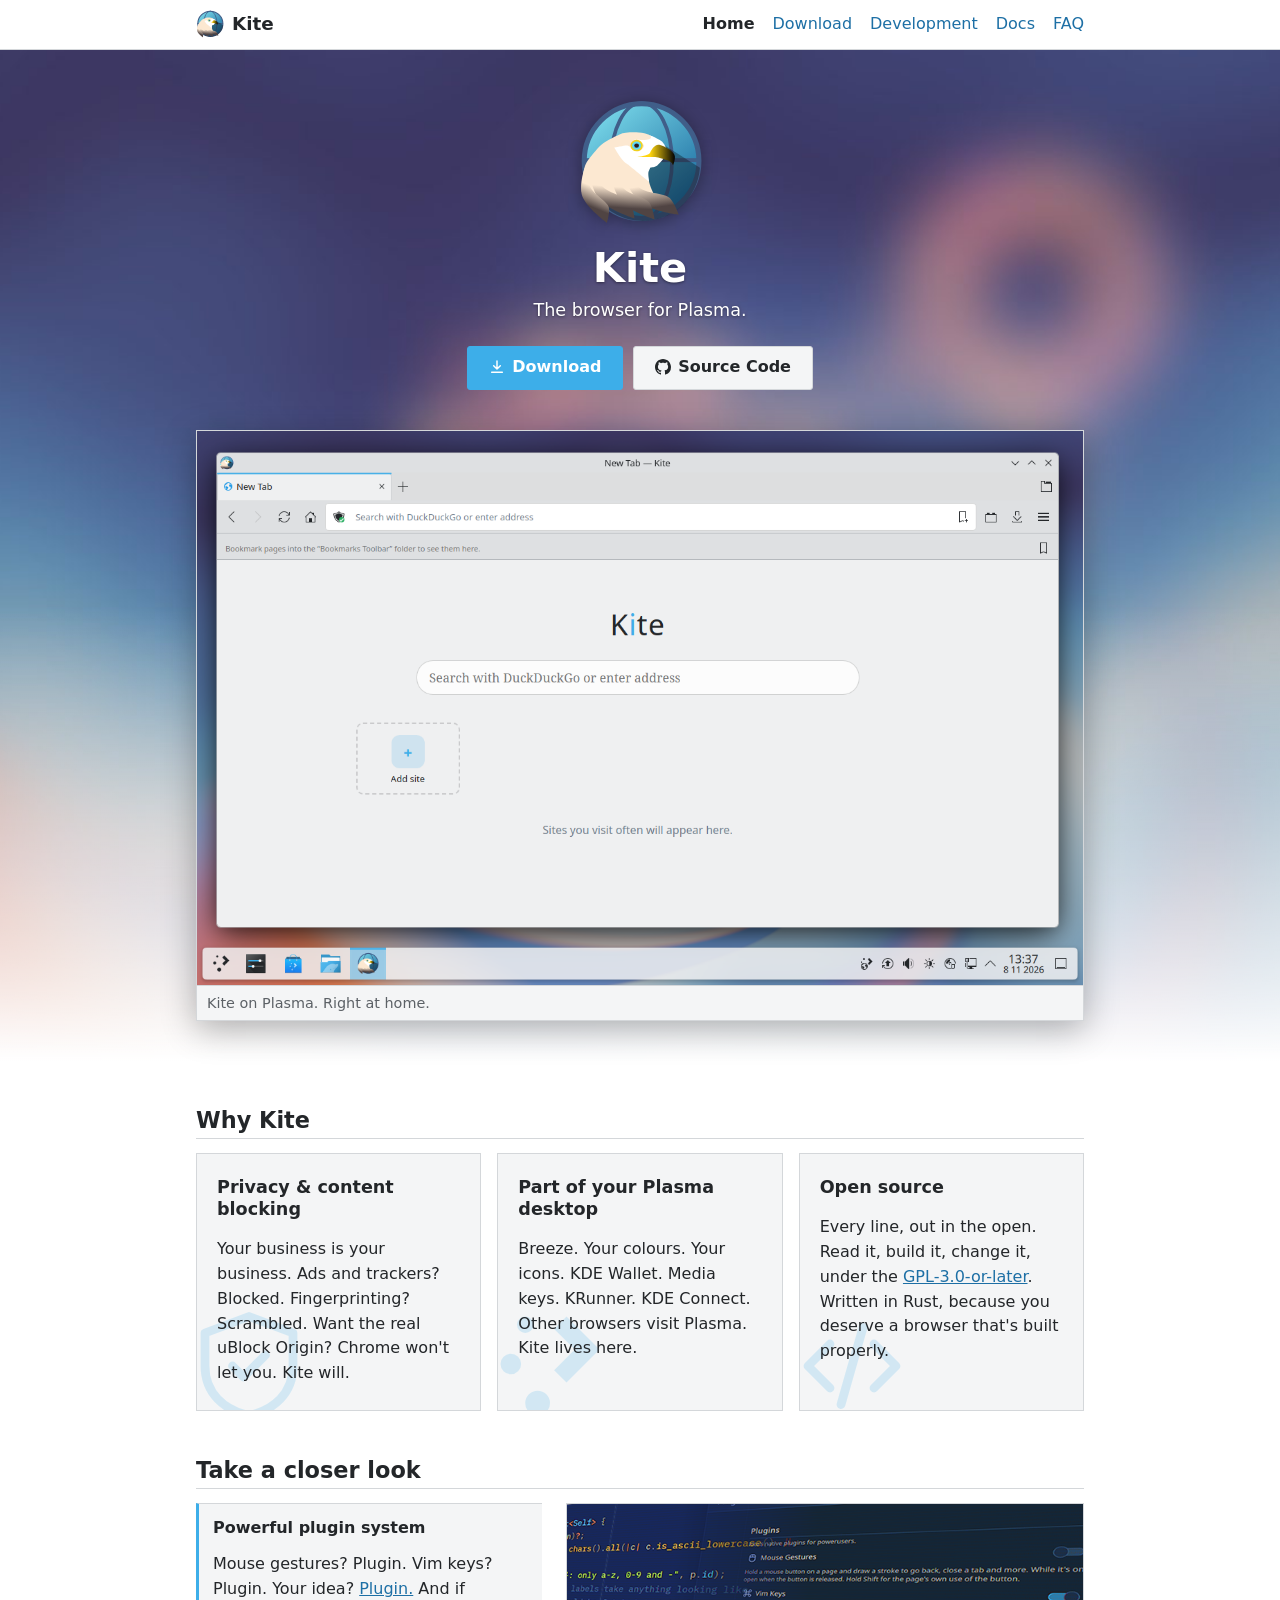
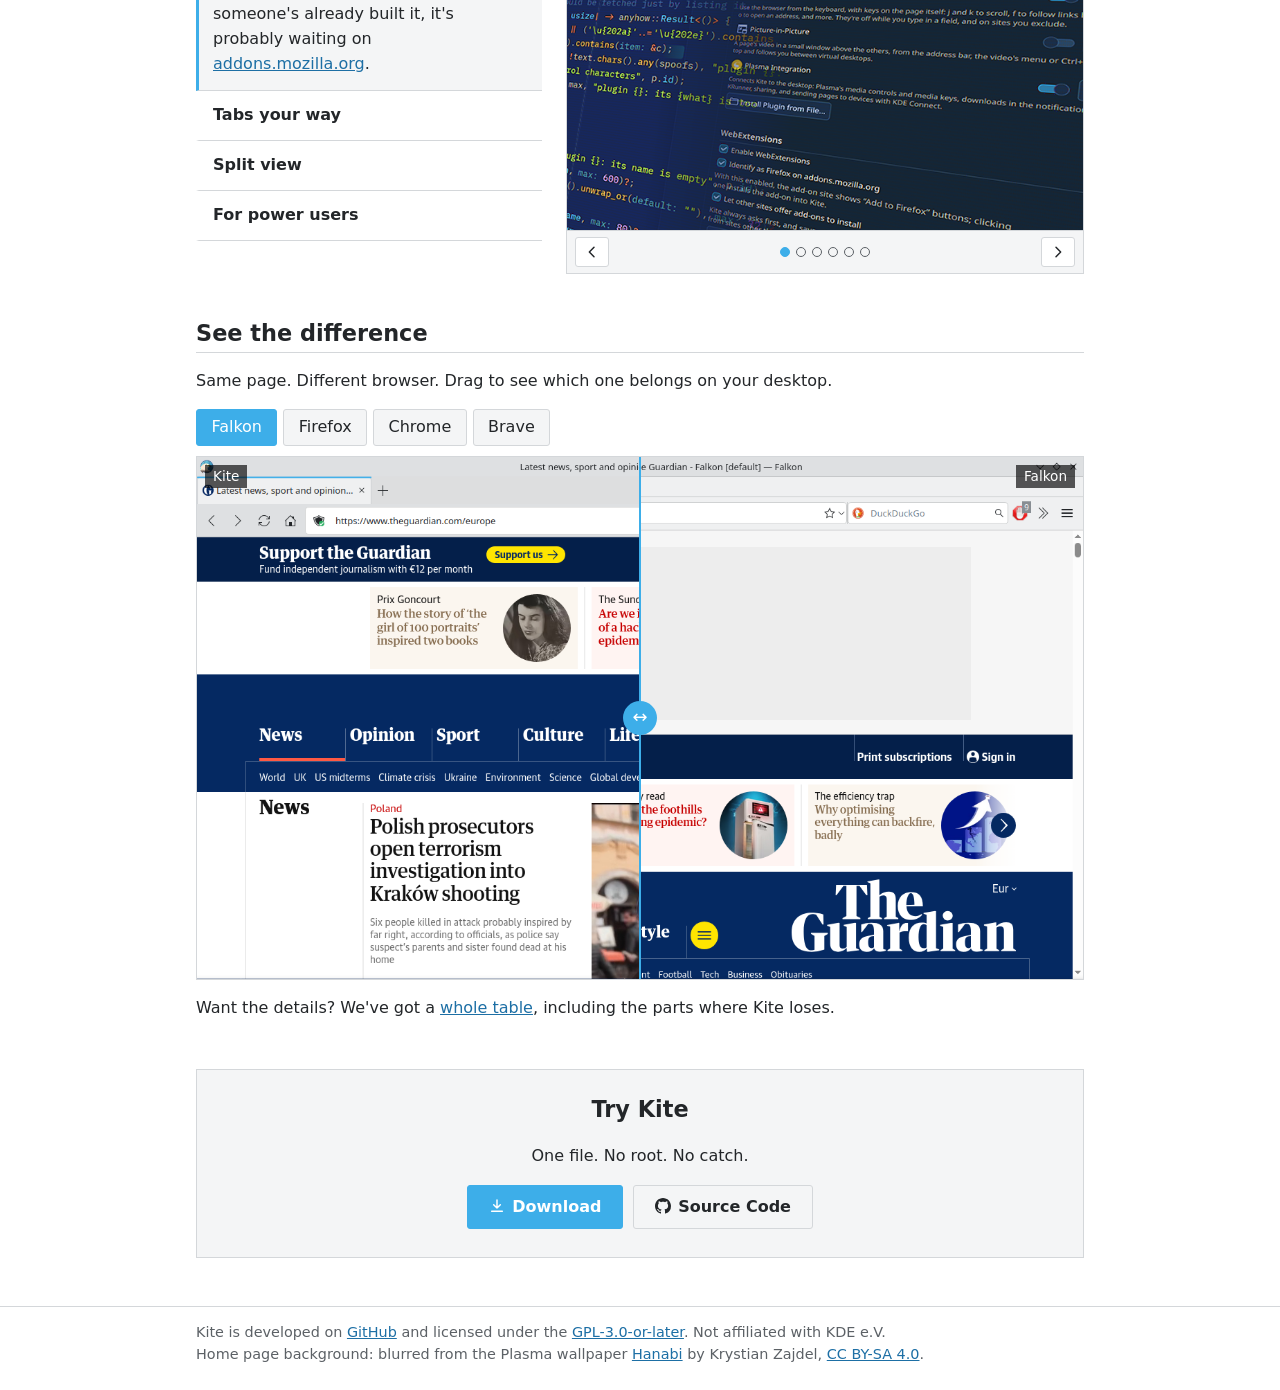
==== index.html @ a508acda "Kite website, for Kite 0.8.1 Download links point at the v0.8.1 release, and every page now says Kit" ====
<!doctype html>
<html lang="en">
<head>
<meta charset="utf-8">
<meta name="viewport" content="width=device-width, initial-scale=1">
<title>Kite – The browser for Plasma</title>
<meta name="description" content="Kite is a web browser for KDE Plasma, written in Rust, with Firefox add-ons, tree-style tabs, split view and built-in content blocking.">
<link rel="icon" href="images/kite.svg" type="image/svg+xml">
<link rel="stylesheet" href="assets/style.css">
</head>
<body>

<header class="site-header">
  <div class="wrap">
    <a class="brand" href="./"><img src="images/kite.svg" alt="">Kite</a>
    <nav class="site-nav" aria-label="Main">
      <ul>
        <li><a href="./" aria-current="page">Home</a></li>
        <li><a href="download.html">Download</a></li>
        <li><a href="development.html">Development</a></li>
        <li><a href="docs.html">Docs</a></li>
        <li><a href="faq.html">FAQ</a></li>
      </ul>
    </nav>
  </div>
</header>

<main>

<div class="hero-bg">
<div class="wrap">

  <section class="hero">
    <img class="logo" src="images/kite.svg" alt="Kite logo">
    <h1>Kite</h1>
    <p class="tagline">The browser for Plasma.</p>
    <div class="buttons">
      <a class="button primary" href="download.html"><svg class="icon" viewBox="0 0 24 24" aria-hidden="true" fill="none" stroke="currentColor" stroke-width="2.2" stroke-linecap="round" stroke-linejoin="round"><path d="M12 3v12M7 10l5 5 5-5M4 20h16"/></svg>Download</a>
      <a class="button" href="https://github.com/n4n0GH/Kite"><svg class="icon" viewBox="0 0 16 16" aria-hidden="true" fill="currentColor"><path d="M8 0C3.58 0 0 3.58 0 8c0 3.54 2.29 6.53 5.47 7.59.4.07.55-.17.55-.38 0-.19-.01-.82-.01-1.49-2.01.37-2.53-.49-2.69-.94-.09-.23-.48-.94-.82-1.13-.28-.15-.68-.52-.01-.53.63-.01 1.08.58 1.23.82.72 1.21 1.87.87 2.33.66.07-.52.28-.87.51-1.07-1.78-.2-3.64-.89-3.64-3.95 0-.87.31-1.59.82-2.15-.08-.2-.36-1.02.08-2.12 0 0 .67-.21 2.2.82.64-.18 1.32-.27 2-.27.68 0 1.36.09 2 .27 1.53-1.04 2.2-.82 2.2-.82.44 1.1.16 1.92.08 2.12.51.56.82 1.27.82 2.15 0 3.07-1.87 3.75-3.65 3.95.29.25.54.73.54 1.48 0 1.07-.01 1.93-.01 2.2 0 .21.15.46.55.38A8.01 8.01 0 0 0 16 8c0-4.42-3.58-8-8-8z"/></svg>Source Code</a>
    </div>
  </section>

  <figure class="shot">
    <img src="images/screenshots/startpage.png" alt="Kite showing its empty start page"
         onerror="this.outerHTML='<div class=&quot;missing-image&quot;>Screenshot missing: images/screenshots/startpage.png</div>'">
    <figcaption>Kite on Plasma. Right at home.</figcaption>
  </figure>

</div>
</div>

<div class="wrap">

  <h2>Why Kite</h2>
  <div class="pillars">
    <div class="pillar">
      <svg class="pillar-icon" viewBox="0 0 24 24" aria-hidden="true" fill="none" stroke="currentColor" stroke-width="1.6" stroke-linecap="round" stroke-linejoin="round"><path d="M12 3l8 3v6c0 5-3.5 8-8 9-4.5-1-8-4-8-9V6l8-3zM9 12l2 2 4-4"/></svg>
      <h3>Privacy &amp; content blocking</h3>
      <p>Your business is your business. Ads and trackers? Blocked. Fingerprinting? Scrambled. Want the real uBlock Origin? Chrome won't let you. Kite will.</p>
    </div>
    <div class="pillar">
      <svg class="pillar-icon" viewBox="0 0 16 16" aria-hidden="true" fill="currentColor"><path d="M5 2a1 1 0 1 0 0 2 1 1 0 0 0 0-2zM10 2L8.5 3.5 11 6 8.5 8.5 10 10l4-4-4-4zM3.25 6.5a1.25 1.25 0 1 0 0 2.5 1.25 1.25 0 0 0 0-2.5zM6.5 11a1.5 1.5 0 1 0 0 3 1.5 1.5 0 0 0 0-3z"/></svg>
      <h3>Part of your Plasma desktop</h3>
      <p>Breeze. Your colours. Your icons. KDE Wallet. Media keys. KRunner. KDE Connect. Other browsers visit Plasma. Kite lives here.</p>
    </div>
    <div class="pillar">
      <svg class="pillar-icon" viewBox="0 0 24 24" aria-hidden="true" fill="none" stroke="currentColor" stroke-width="1.6" stroke-linecap="round" stroke-linejoin="round"><path d="M8 8l-4 4 4 4M16 8l4 4-4 4M14 5l-4 14"/></svg>
      <h3>Open source</h3>
      <p>Every line, out in the open. Read it, build it, change it, under the <a href="https://github.com/n4n0GH/Kite/blob/master/LICENSE">GPL-3.0-or-later</a>. Written in Rust, because you deserve a browser that's built properly.</p>
    </div>
  </div>

  <h2>Take a closer look</h2>
  <!--
    Each slide belongs to the feature named in its data-for. A feature can have any
    number of slides: add another <figure class="explorer-slide" data-for="tabs"> right
    after its first one. Screenshots go in images/features/.
  -->
  <div class="explorer">
    <div class="explorer-list">
      <details name="explorer" data-key="plugins" open>
        <summary>Powerful plugin system</summary>
        <p>Mouse gestures? Plugin. Vim keys? Plugin. Your idea? <a href="docs.html?doc=plugins">Plugin.</a> And if someone's already built it, it's probably waiting on <a href="https://addons.mozilla.org">addons.mozilla.org</a>.</p>
      </details>
      <details name="explorer" data-key="tabs">
        <summary>Tabs your way</summary>
        <p>Top. Bottom. Left. Right. Trees. Groups. Containers. Named sessions. Put your tabs wherever you want them. No add-ons, no CSS hacks, no permission slip.</p>
      </details>
      <details name="explorer" data-key="splitview">
        <summary>Split view</summary>
        <p>Two pages. One window. Each side gets its own tabs, because that's how it should have worked all along.</p>
      </details>
      <details name="explorer" data-key="power">
        <summary>For power users</summary>
        <p>Every action, one shortcut away. Every setting, one search away. Rebind any key, browse with Vim keys, give any site its own CSS, scripts or dark mode. Kite assumes you know what you're doing.</p>
      </details>
    </div>
    <div class="explorer-carousel" aria-roledescription="carousel" aria-label="Screenshots">
      <div class="explorer-viewport">
        <div class="explorer-track">
        <figure class="explorer-slide" data-for="plugins">
          <a href="images/features/plugins.png"><img src="images/features/plugins.png" alt="Screenshot: Powerful plugin system" loading="lazy"
             onerror="this.parentNode.outerHTML='<div class=&quot;missing-image&quot;>Screenshot missing: images/features/plugins.png</div>'"></a>
        </figure>
        <figure class="explorer-slide" data-for="tabs">
          <a href="images/features/tabs.png"><img src="images/features/tabs.png" alt="Screenshot: Tabs your way" loading="lazy"
             onerror="this.parentNode.outerHTML='<div class=&quot;missing-image&quot;>Screenshot missing: images/features/tabs.png</div>'"></a>
        </figure>
        <figure class="explorer-slide" data-for="tabs">
          <a href="images/features/tabs-2.png"><img src="images/features/tabs-2.png" alt="Screenshot: Tabs your way" loading="lazy"
             onerror="this.parentNode.outerHTML='<div class=&quot;missing-image&quot;>Screenshot missing: images/features/tabs-2.png</div>'"></a>
        </figure>
        <figure class="explorer-slide" data-for="tabs">
          <a href="images/features/tabs-3.png"><img src="images/features/tabs-3.png" alt="Screenshot: Tabs your way" loading="lazy"
             onerror="this.parentNode.outerHTML='<div class=&quot;missing-image&quot;>Screenshot missing: images/features/tabs-3.png</div>'"></a>
        </figure>
        <figure class="explorer-slide" data-for="splitview">
          <a href="images/features/splitview.png"><img src="images/features/splitview.png" alt="Screenshot: Split view" loading="lazy"
             onerror="this.parentNode.outerHTML='<div class=&quot;missing-image&quot;>Screenshot missing: images/features/splitview.png</div>'"></a>
        </figure>
        <figure class="explorer-slide" data-for="power">
          <a href="images/features/power.png"><img src="images/features/power.png" alt="Screenshot: For power users" loading="lazy"
             onerror="this.parentNode.outerHTML='<div class=&quot;missing-image&quot;>Screenshot missing: images/features/power.png</div>'"></a>
        </figure>
        </div>
      </div>
      <div class="explorer-controls">
        <button type="button" class="explorer-prev" aria-label="Previous screenshot"><svg viewBox="0 0 24 24" aria-hidden="true" fill="none" stroke="currentColor" stroke-width="2.2" stroke-linecap="round" stroke-linejoin="round"><path d="M15 5l-7 7 7 7"/></svg></button>
        <div class="explorer-dots"></div>
        <button type="button" class="explorer-next" aria-label="Next screenshot"><svg viewBox="0 0 24 24" aria-hidden="true" fill="none" stroke="currentColor" stroke-width="2.2" stroke-linecap="round" stroke-linejoin="round"><path d="M9 5l7 7-7 7"/></svg></button>
      </div>
    </div>
  </div>

  <h2>See the difference</h2>
  <p>Same page. Different browser. Drag to see which one belongs on your desktop.</p>
  <div class="compare-tabs" role="group" aria-label="Browser to compare with">
    <!-- Add a browser: one more button. Screenshots must share the same dimensions. -->
    <button type="button" data-name="Falkon" data-src="images/compare/falkon.png">Falkon</button>
    <button type="button" data-name="Firefox" data-src="images/compare/firefox.png">Firefox</button>
    <button type="button" data-name="Chrome" data-src="images/compare/chrome.png">Chrome</button>
    <button type="button" data-name="Brave" data-src="images/compare/brave.png">Brave</button>
  </div>
  <div class="compare" data-kite="images/compare/kite.png"></div>
  <noscript><p class="note">The comparison slider needs JavaScript.</p></noscript>
  <p>Want the details? We've got a <a href="faq.html#comparison">whole table</a>, including the parts where Kite loses.</p>

  <section class="cta">
    <h2>Try Kite</h2>
    <p>One file. No root. No catch.</p>
    <div class="buttons">
      <a class="button primary" href="download.html"><svg class="icon" viewBox="0 0 24 24" aria-hidden="true" fill="none" stroke="currentColor" stroke-width="2.2" stroke-linecap="round" stroke-linejoin="round"><path d="M12 3v12M7 10l5 5 5-5M4 20h16"/></svg>Download</a>
      <a class="button" href="https://github.com/n4n0GH/Kite"><svg class="icon" viewBox="0 0 16 16" aria-hidden="true" fill="currentColor"><path d="M8 0C3.58 0 0 3.58 0 8c0 3.54 2.29 6.53 5.47 7.59.4.07.55-.17.55-.38 0-.19-.01-.82-.01-1.49-2.01.37-2.53-.49-2.69-.94-.09-.23-.48-.94-.82-1.13-.28-.15-.68-.52-.01-.53.63-.01 1.08.58 1.23.82.72 1.21 1.87.87 2.33.66.07-.52.28-.87.51-1.07-1.78-.2-3.64-.89-3.64-3.95 0-.87.31-1.59.82-2.15-.08-.2-.36-1.02.08-2.12 0 0 .67-.21 2.2.82.64-.18 1.32-.27 2-.27.68 0 1.36.09 2 .27 1.53-1.04 2.2-.82 2.2-.82.44 1.1.16 1.92.08 2.12.51.56.82 1.27.82 2.15 0 3.07-1.87 3.75-3.65 3.95.29.25.54.73.54 1.48 0 1.07-.01 1.93-.01 2.2 0 .21.15.46.55.38A8.01 8.01 0 0 0 16 8c0-4.42-3.58-8-8-8z"/></svg>Source Code</a>
    </div>
  </section>

</div>
</main>

<footer class="site-footer">
  <div class="wrap">
    Kite is developed on <a href="https://github.com/n4n0GH/Kite">GitHub</a> and licensed under the <a href="https://github.com/n4n0GH/Kite/blob/master/LICENSE">GPL-3.0-or-later</a>.
    Not affiliated with KDE e.V.<br>
    Home page background: blurred from the Plasma wallpaper
    <a href="https://invent.kde.org/plasma/breeze/-/tree/master/wallpapers/Next">Hanabi</a>
    by Krystian Zajdel,
    <a href="https://creativecommons.org/licenses/by-sa/4.0/">CC BY-SA 4.0</a>.
  </div>
</footer>

<script src="assets/compare.js"></script>
<script src="assets/explorer.js"></script>
</body>
</html>
---- assets/style.css ----
/* Kite website – deliberately plain. */

:root {
  --bg: #ffffff;
  --fg: #232629;
  --muted: #5c6166;
  --border: #d4d7da;
  --panel: #f4f5f6;
  --link: #1d6fa5;
  --accent: #3daee9;      /* Breeze blue */
  --accent-fg: #ffffff;
  --yes: #1e7d35;
  --part: #9a6700;
  --no: #b3261e;
}

@media (prefers-color-scheme: dark) {
  :root {
    --bg: #1b1e20;
    --fg: #e4e6e8;
    --muted: #a3a8ad;
    --border: #3b4045;
    --panel: #232629;
    --link: #6cc1f0;
    --accent: #3daee9;
    --accent-fg: #0d1214;
    --yes: #5fcf7a;
    --part: #e0b34a;
    --no: #f07b72;
  }
}

* { box-sizing: border-box; }

html { -webkit-text-size-adjust: 100%; }

body {
  margin: 0;
  background: var(--bg);
  color: var(--fg);
  font-family: "Noto Sans", "Oxygen", "DejaVu Sans", "Helvetica Neue", Arial, sans-serif;
  font-size: 16px;
  line-height: 1.55;
}

a { color: var(--link); }
a:hover { text-decoration: none; }

code, pre, kbd {
  font-family: "Hack", "DejaVu Sans Mono", "Noto Sans Mono", monospace;
  font-size: 0.92em;
}
pre {
  background: var(--panel);
  border: 1px solid var(--border);
  padding: 0.75em 1em;
  overflow-x: auto;
}
kbd {
  border: 1px solid var(--border);
  border-bottom-width: 2px;
  padding: 0 0.3em;
  border-radius: 3px;
  background: var(--panel);
}

.wrap {
  max-width: 920px;
  margin: 0 auto;
  padding: 0 16px;
}

/* Header / nav */
.site-header {
  border-bottom: 1px solid var(--border);
}
.site-header .wrap {
  display: flex;
  flex-wrap: wrap;
  align-items: center;
  justify-content: space-between;
  gap: 8px 24px;
  padding-top: 10px;
  padding-bottom: 10px;
}
.brand {
  display: flex;
  align-items: center;
  gap: 8px;
  color: var(--fg);
  text-decoration: none;
  font-weight: bold;
  font-size: 1.15em;
}
.brand img { width: 28px; height: 28px; }
.site-nav ul {
  list-style: none;
  margin: 0;
  padding: 0;
  display: flex;
  flex-wrap: wrap;
  gap: 4px 18px;
}
.site-nav a { text-decoration: none; }
.site-nav a:hover { text-decoration: underline; }
.site-nav a[aria-current="page"] {
  color: var(--fg);
  font-weight: bold;
}

main { padding: 24px 0 48px; }

h1, h2, h3 { line-height: 1.25; }
h1 { font-size: 1.9em; margin: 0.4em 0; }
h2 {
  font-size: 1.4em;
  margin: 2em 0 0.6em;
  padding-bottom: 0.2em;
  border-bottom: 1px solid var(--border);
}
h3 { font-size: 1.1em; margin: 1.5em 0 0.4em; }

/* Hero */
.hero {
  text-align: center;
  padding: 24px 0 8px;
}
/* Hero backdrop: pre-blurred Plasma "Hanabi" wallpaper, fading into the page */
.hero-bg {
  margin-top: -24px;
  padding: 24px 0 40px;
  background:
    linear-gradient(to bottom, transparent 55%, var(--bg)),
    url("../images/hero/hero-light.jpg") center top / cover no-repeat;
}
@media (prefers-color-scheme: dark) {
  .hero-bg {
    background:
      linear-gradient(to bottom, transparent 55%, var(--bg)),
      url("../images/hero/hero-dark.jpg") center top / cover no-repeat;
  }
}
.hero-bg .hero h1,
.hero-bg .hero .tagline {
  color: #fff;
  text-shadow: 0 1px 3px rgba(0, 0, 0, 0.45);
}
.hero-bg .hero img.logo { filter: drop-shadow(0 2px 8px rgba(0, 0, 0, 0.35)); }
.hero-bg .shot { box-shadow: 0 8px 32px rgba(0, 0, 0, 0.3); }

.hero img.logo { width: 128px; height: 128px; }
.hero h1 { font-size: 2.6em; margin: 0.2em 0 0; }
.hero .tagline { color: var(--muted); margin: 0.2em 0 1.2em; font-size: 1.1em; }

.buttons {
  display: flex;
  flex-wrap: wrap;
  justify-content: center;
  gap: 10px;
}
.button {
  display: inline-block;
  padding: 0.55em 1.3em;
  border: 1px solid var(--border);
  border-radius: 3px;
  background: var(--panel);
  color: var(--fg);
  text-decoration: none;
  font-weight: bold;
}
.button:hover { border-color: var(--accent); }
.button.primary {
  background: var(--accent);
  border-color: var(--accent);
  color: var(--accent-fg);
}
.button.primary:hover { filter: brightness(1.08); }
.button .icon {
  width: 1em;
  height: 1em;
  vertical-align: -0.14em;
  margin-right: 0.45em;
}
.button small { display: block; font-weight: normal; font-size: 0.8em; opacity: 0.85; }

.note { color: var(--muted); font-size: 0.92em; }

/* Screenshots */
.shot {
  margin: 32px 0 0;
  border: 1px solid var(--border);
  background: var(--panel);
}
.shot img { display: block; width: 100%; height: auto; }
.shot figcaption {
  padding: 6px 10px;
  font-size: 0.9em;
  color: var(--muted);
  border-top: 1px solid var(--border);
}
.missing-image {
  display: flex;
  align-items: center;
  justify-content: center;
  aspect-ratio: 16 / 10;
  color: var(--muted);
  font-size: 0.9em;
  text-align: center;
  padding: 16px;
}

/* Closing call to action */
.cta {
  text-align: center;
  margin-top: 48px;
  padding: 8px 16px 28px;
  border: 1px solid var(--border);
  background: var(--panel);
}
.cta h2 { border-bottom: none; margin-top: 0.8em; }

/* "Why Kite": icon boxes */
.pillars {
  display: grid;
  grid-template-columns: repeat(auto-fit, minmax(240px, 1fr));
  gap: 16px;
}
.pillar {
  position: relative;
  overflow: hidden;
  border: 1px solid var(--border);
  background: var(--panel);
  padding: 20px 20px 8px;
}
/* Phones: boxes are short, so give the icon its own room instead of cropping it */
@media (max-width: 560px) {
  .pillar { padding-bottom: 96px; }
}
/* Large, faint icon in the bottom-left corner, behind the text */
.pillar-icon {
  position: absolute;
  bottom: -22px;
  left: -14px;
  width: 132px;
  height: 132px;
  color: var(--accent);
  opacity: 0.18;
  pointer-events: none;
}
.pillar h3, .pillar p { position: relative; }
.pillar h3 { margin: 0.2em 0 0.4em; }

/* "Take a closer look": accordion bound to a screenshot carousel */
.explorer {
  display: grid;
  grid-template-columns: minmax(0, 2fr) minmax(0, 3fr);
  gap: 24px;
  align-items: start;
}
.explorer-list details {
  border-left: 3px solid transparent;
  border-bottom: 1px solid var(--border);
}
.explorer-list details:first-child { border-top: 1px solid var(--border); }
.explorer-list details[open] {
  border-left-color: var(--accent);
  background: var(--panel);
}
.explorer-list summary {
  cursor: pointer;
  list-style: none;
  padding: 12px 14px;
  font-weight: bold;
}
.explorer-list summary::-webkit-details-marker { display: none; }
.explorer-list summary:hover { background: var(--panel); }
.explorer-list summary:focus-visible { outline: 2px solid var(--accent); outline-offset: -2px; }
.explorer-list details p { margin: 0; padding: 0 14px 14px; }

.explorer-carousel {
  border: 1px solid var(--border);
  background: var(--panel);
}
.explorer-viewport { overflow: hidden; touch-action: pan-y; }
.explorer-track {
  display: flex;
  transition: transform 0.3s ease;
}
@media (prefers-reduced-motion: reduce) {
  .explorer-track { transition: none; }
}
.explorer-slide { flex: 0 0 100%; margin: 0; }
.explorer-slide a { display: block; }
.explorer-slide img { display: block; width: 100%; height: auto; }
.explorer-controls {
  display: flex;
  align-items: center;
  justify-content: space-between;
  gap: 8px;
  padding: 6px 8px;
  border-top: 1px solid var(--border);
}
.explorer-controls > button {
  display: flex;
  align-items: center;
  justify-content: center;
  padding: 0;
  width: 34px;
  height: 30px;
  border: 1px solid var(--border);
  border-radius: 3px;
  background: var(--bg);
  color: var(--fg);
  cursor: pointer;
}
.explorer-controls > button svg { width: 16px; height: 16px; }
.explorer-controls > button:hover { border-color: var(--accent); }
.explorer-dots { display: flex; flex-wrap: wrap; justify-content: center; gap: 6px; }
.explorer-dots button {
  width: 10px;
  height: 10px;
  padding: 0;
  border: 1px solid var(--muted);
  border-radius: 50%;
  background: transparent;
  cursor: pointer;
}
.explorer-dots button[aria-current="true"] {
  background: var(--accent);
  border-color: var(--accent);
}
@media (max-width: 760px) {
  .explorer { grid-template-columns: 1fr; }
  .explorer-carousel { order: -1; }
}

/* Comparison slider */
.compare-tabs {
  display: flex;
  flex-wrap: wrap;
  gap: 6px;
  margin: 0 0 10px;
}
.compare-tabs button {
  font: inherit;
  padding: 0.3em 0.9em;
  border: 1px solid var(--border);
  border-radius: 3px;
  background: var(--panel);
  color: var(--fg);
  cursor: pointer;
}
.compare-tabs button[aria-pressed="true"] {
  background: var(--accent);
  border-color: var(--accent);
  color: var(--accent-fg);
}
.compare {
  position: relative;
  border: 1px solid var(--border);
  background: var(--panel);
  overflow: hidden;
  user-select: none;
  touch-action: pan-y;
  --pos: 50%;
}
.compare img {
  display: block;
  width: 100%;
  height: auto;
  pointer-events: none;
}
.compare .compare-top {
  position: absolute;
  inset: 0;
  height: 100%;
  object-fit: cover;
  clip-path: inset(0 calc(100% - var(--pos)) 0 0);
}
.compare .compare-divider {
  position: absolute;
  top: 0;
  bottom: 0;
  left: var(--pos);
  width: 2px;
  margin-left: -1px;
  background: var(--accent);
  pointer-events: none;
}
.compare .compare-divider::after {
  content: "\2194";
  position: absolute;
  top: 50%;
  left: 50%;
  transform: translate(-50%, -50%);
  width: 34px;
  height: 34px;
  line-height: 32px;
  text-align: center;
  border-radius: 50%;
  background: var(--accent);
  color: var(--accent-fg);
  font-size: 18px;
}
.compare .compare-label {
  position: absolute;
  top: 8px;
  padding: 1px 8px;
  font-size: 0.85em;
  background: rgba(0, 0, 0, 0.65);
  color: #fff;
  pointer-events: none;
}
.compare .compare-label.left { left: 8px; }
.compare .compare-label.right { right: 8px; }
.compare input[type="range"] {
  position: absolute;
  inset: 0;
  width: 100%;
  height: 100%;
  margin: 0;
  opacity: 0;
  cursor: ew-resize;
}
.compare:focus-within { outline: 2px solid var(--accent); outline-offset: 2px; }

/* Tables */
/* Only scroll on narrow screens, so hover explainers aren't clipped on desktop */
@media (max-width: 760px) {
  .table-scroll { overflow-x: auto; }
}
table {
  border-collapse: collapse;
  width: 100%;
  font-size: 0.95em;
}
th, td {
  border: 1px solid var(--border);
  padding: 6px 10px;
  text-align: left;
  vertical-align: top;
}
thead th { background: var(--panel); }
td.c { text-align: center; white-space: nowrap; }
th.kite, td.kite { background: color-mix(in srgb, var(--accent) 10%, transparent); }
.yes { color: var(--yes); font-weight: bold; }
.part { color: var(--part); font-weight: bold; }
.no { color: var(--no); font-weight: bold; }
td small { color: var(--muted); }

/* Hover/focus explainers on table cells */
.tip {
  position: relative;
  cursor: help;
  border-bottom: 1px dotted currentColor;
}
.tip::after {
  content: attr(data-tip);
  position: absolute;
  bottom: calc(100% + 6px);
  left: 50%;
  transform: translateX(-50%);
  width: max-content;
  max-width: 220px;
  padding: 6px 9px;
  border-radius: 3px;
  background: var(--fg);
  color: var(--bg);
  font-size: 0.82rem;
  font-weight: normal;
  line-height: 1.35;
  text-align: left;
  white-space: normal;
  pointer-events: none;
  opacity: 0;
  visibility: hidden;
  transition: opacity 0.12s;
  z-index: 2;
}
.tip:hover::after,
.tip:focus::after {
  opacity: 1;
  visibility: visible;
}
.tip:focus { outline: 2px solid var(--accent); outline-offset: 2px; }

/* Download */
.downloads {
  display: grid;
  grid-template-columns: repeat(auto-fit, minmax(260px, 1fr));
  gap: 16px;
}
.download-box {
  border: 1px solid var(--border);
  padding: 4px 16px 16px;
  background: var(--panel);
}
.download-box h3 { margin-top: 0.8em; }

/* FAQ accordion */
.faq details {
  border: 1px solid var(--border);
  border-top: none;
}
.faq details:first-child { border-top: 1px solid var(--border); }
.faq summary {
  cursor: pointer;
  list-style: none;
  padding: 10px 14px 10px 36px;
  position: relative;
  font-weight: bold;
}
.faq summary::-webkit-details-marker { display: none; }
.faq summary::before {
  content: "";
  position: absolute;
  left: 15px;
  top: 50%;
  width: 7px;
  height: 7px;
  border-right: 2px solid var(--muted);
  border-bottom: 2px solid var(--muted);
  transform: translateY(-65%) rotate(-45deg);
  transition: transform 0.15s;
}
.faq details[open] summary::before { transform: translateY(-75%) rotate(45deg); }
.faq summary:hover { background: var(--panel); }
.faq summary:focus-visible { outline: 2px solid var(--accent); outline-offset: -2px; }
.faq details[open] summary { border-bottom: 1px solid var(--border); background: var(--panel); }
.faq .answer { padding: 4px 14px 12px 36px; }
.faq .answer > p:first-child { margin-top: 0.6em; }

/* Developer docs */
.doc-nav {
  display: flex;
  flex-wrap: wrap;
  gap: 6px;
  margin: 8px 0 4px;
}
.doc-nav a {
  padding: 0.3em 0.9em;
  border: 1px solid var(--border);
  border-radius: 3px;
  background: var(--panel);
  color: var(--fg);
  text-decoration: none;
}
.doc-nav a:hover { border-color: var(--accent); }
.doc-nav a[aria-current="page"] {
  background: var(--accent);
  border-color: var(--accent);
  color: var(--accent-fg);
}
.doc-toc {
  margin: 16px 0 0;
  padding: 10px 14px;
  border: 1px solid var(--border);
  background: var(--panel);
  font-size: 0.92em;
}
.doc-toc ul { margin: 6px 0 0; padding-left: 18px; columns: 2; column-gap: 32px; }
@media (max-width: 640px) {
  .doc-toc ul { columns: 1; }
}
.doc { overflow-wrap: break-word; }
.doc h1 { margin-top: 0.6em; }
.doc table { margin: 1em 0; display: block; overflow-x: auto; }
.doc pre code { font-size: inherit; }
.doc :not(pre) > code {
  background: var(--panel);
  padding: 0.1em 0.3em;
  border-radius: 3px;
}
.doc h2, .doc h3 { scroll-margin-top: 12px; }

/* Footer */
.site-footer {
  border-top: 1px solid var(--border);
  color: var(--muted);
  font-size: 0.9em;
}
.site-footer .wrap { padding-top: 14px; padding-bottom: 24px; }
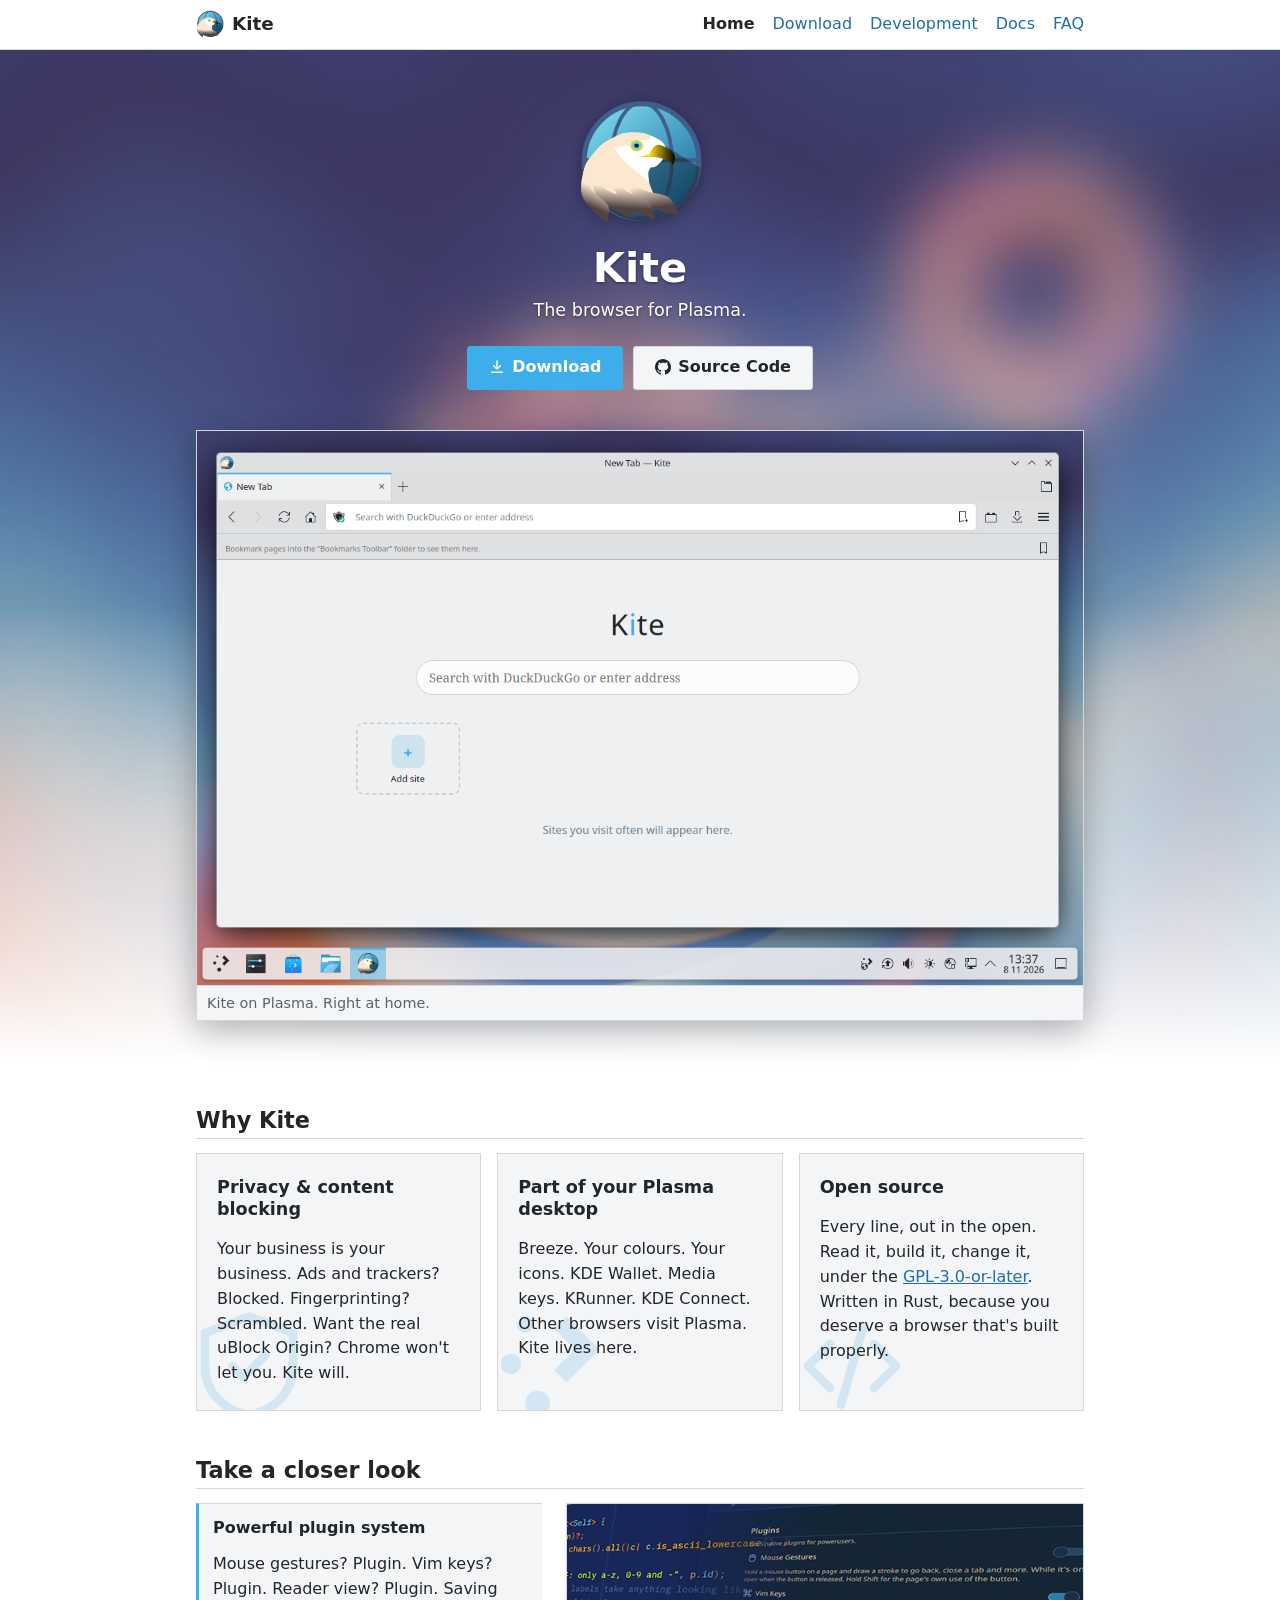
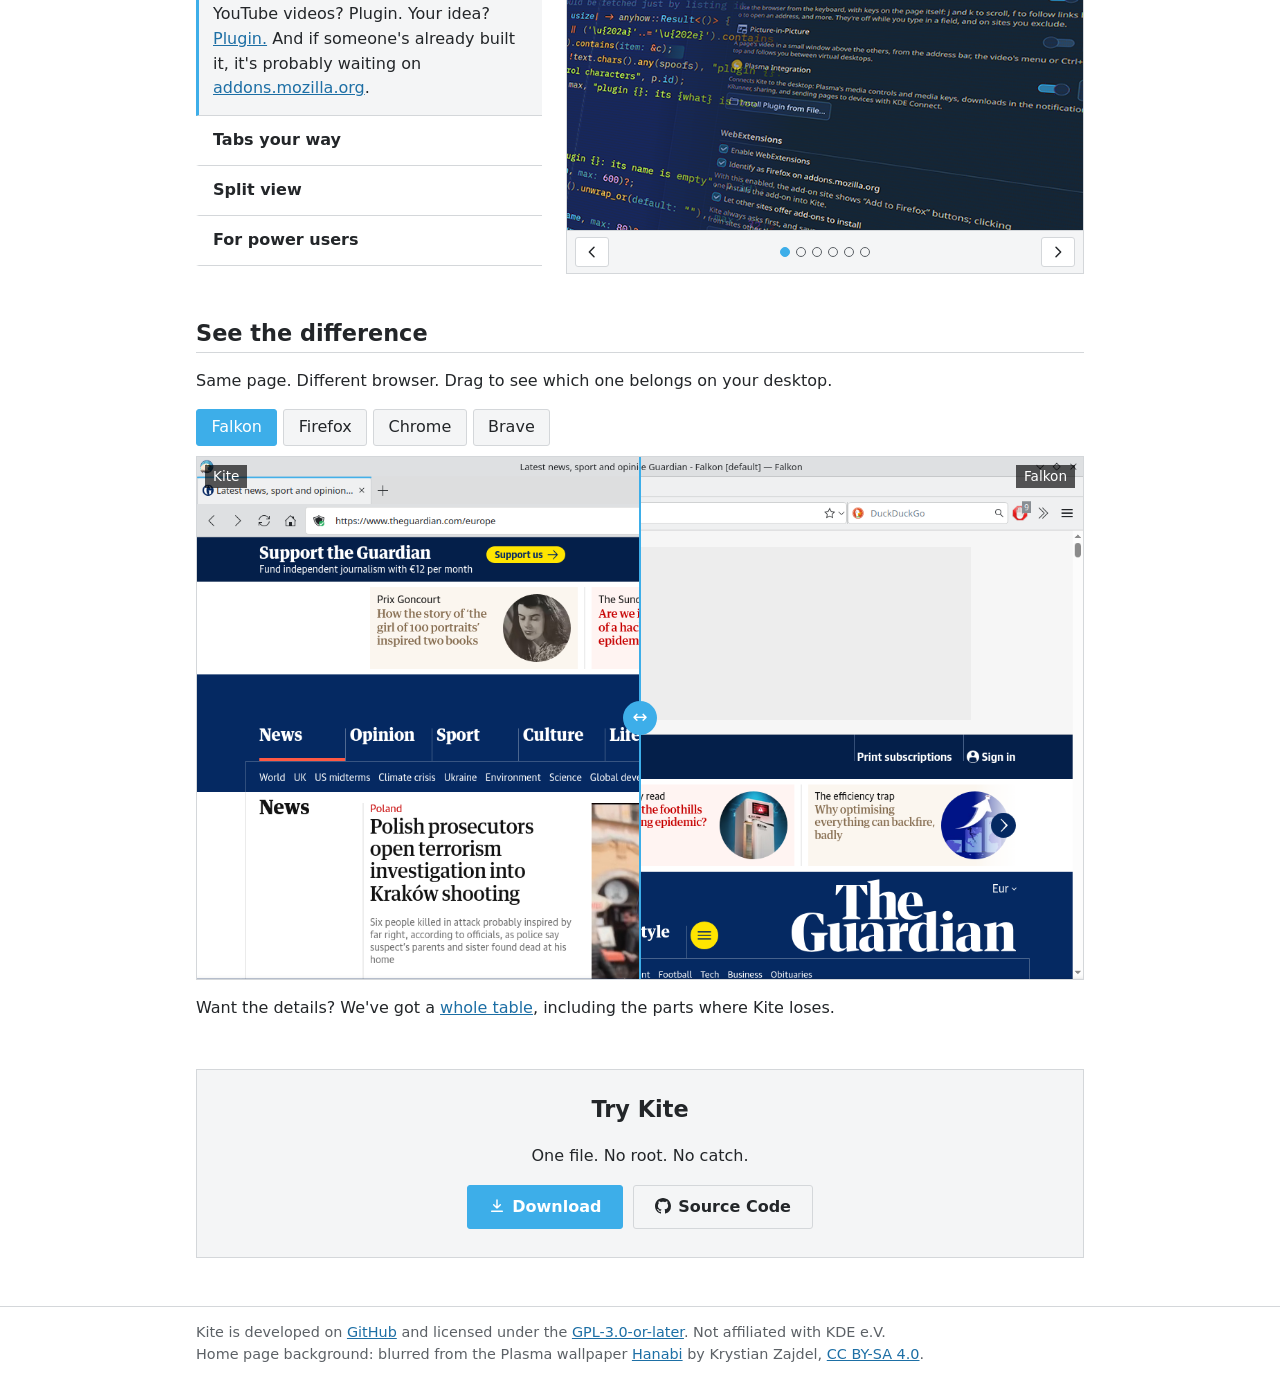
==== commit 7993c7a4: "Kite website, for Kite 0.9.9 Download links point at the v0.9.9 release. The home page names Reader " ====
--- a/index.html
+++ b/index.html
@@ -80,7 +80,7 @@
     <div class="explorer-list">
       <details name="explorer" data-key="plugins" open>
         <summary>Powerful plugin system</summary>
-        <p>Mouse gestures? Plugin. Vim keys? Plugin. Your idea? <a href="docs.html?doc=plugins">Plugin.</a> And if someone's already built it, it's probably waiting on <a href="https://addons.mozilla.org">addons.mozilla.org</a>.</p>
+        <p>Mouse gestures? Plugin. Vim keys? Plugin. Reader view? Plugin. Saving YouTube videos? Plugin. Your idea? <a href="docs.html?doc=plugins">Plugin.</a> And if someone's already built it, it's probably waiting on <a href="https://addons.mozilla.org">addons.mozilla.org</a>.</p>
       </details>
       <details name="explorer" data-key="tabs">
         <summary>Tabs your way</summary>
--- a/assets/style.css
+++ b/assets/style.css
@@ -12,6 +12,13 @@
   --yes: #1e7d35;
   --part: #9a6700;
   --no: #b3261e;
+  --hl-comment: #6b7075;
+  --hl-keyword: #8e3fa8;
+  --hl-string: #1e7d35;
+  --hl-number: #9a6700;
+  --hl-title: #1d6fa5;
+  --hl-type: #0b7378;
+  --hl-builtin: #b3261e;
 }
 
 @media (prefers-color-scheme: dark) {
@@ -27,6 +34,13 @@
     --yes: #5fcf7a;
     --part: #e0b34a;
     --no: #f07b72;
+    --hl-comment: #8f959b;
+    --hl-keyword: #c79bea;
+    --hl-string: #5fcf7a;
+    --hl-number: #e0b34a;
+    --hl-title: #6cc1f0;
+    --hl-type: #5fd0d0;
+    --hl-builtin: #f07b72;
   }
 }
 
@@ -56,6 +70,45 @@
   padding: 0.75em 1em;
   overflow-x: auto;
 }
+
+/* Copy button on code blocks (added by assets/highlight.js) */
+.code-block { position: relative; margin: 1em 0; }
+.code-block pre { margin: 0; }
+.copy-button {
+  position: absolute;
+  top: 6px;
+  right: 6px;
+  padding: 0.15em 0.6em;
+  border: 1px solid var(--border);
+  border-radius: 3px;
+  background: var(--bg);
+  color: var(--muted);
+  font: inherit;
+  font-size: 0.8em;
+  cursor: pointer;
+  opacity: 0;
+  transition: opacity 0.12s;
+}
+.code-block:hover .copy-button,
+.copy-button:focus-visible { opacity: 1; }
+.copy-button:hover { border-color: var(--accent); color: var(--fg); }
+@media (hover: none) {
+  .copy-button { opacity: 1; }
+}
+
+/* Syntax highlighting (classes from highlight.js, see assets/highlight.js) */
+.hljs-comment, .hljs-quote { color: var(--hl-comment); font-style: italic; }
+.hljs-keyword, .hljs-selector-tag, .hljs-doctag, .hljs-meta { color: var(--hl-keyword); }
+.hljs-string, .hljs-regexp, .hljs-char.escape_, .hljs-addition { color: var(--hl-string); }
+.hljs-number, .hljs-literal, .hljs-symbol, .hljs-attr, .hljs-attribute { color: var(--hl-number); }
+.hljs-title, .hljs-section, .hljs-name { color: var(--hl-title); }
+.hljs-type, .hljs-title.class_, .hljs-property { color: var(--hl-type); }
+.hljs-built_in, .hljs-variable, .hljs-template-variable, .hljs-deletion { color: var(--hl-builtin); }
+/* Shell: highlight.js takes words like "clone" and "test" for builtins anywhere */
+[data-highlighted="Bash"] .hljs-built_in { color: inherit; }
+.hljs-emphasis { font-style: italic; }
+.hljs-strong { font-weight: bold; }
+
 kbd {
   border: 1px solid var(--border);
   border-bottom-width: 2px;
